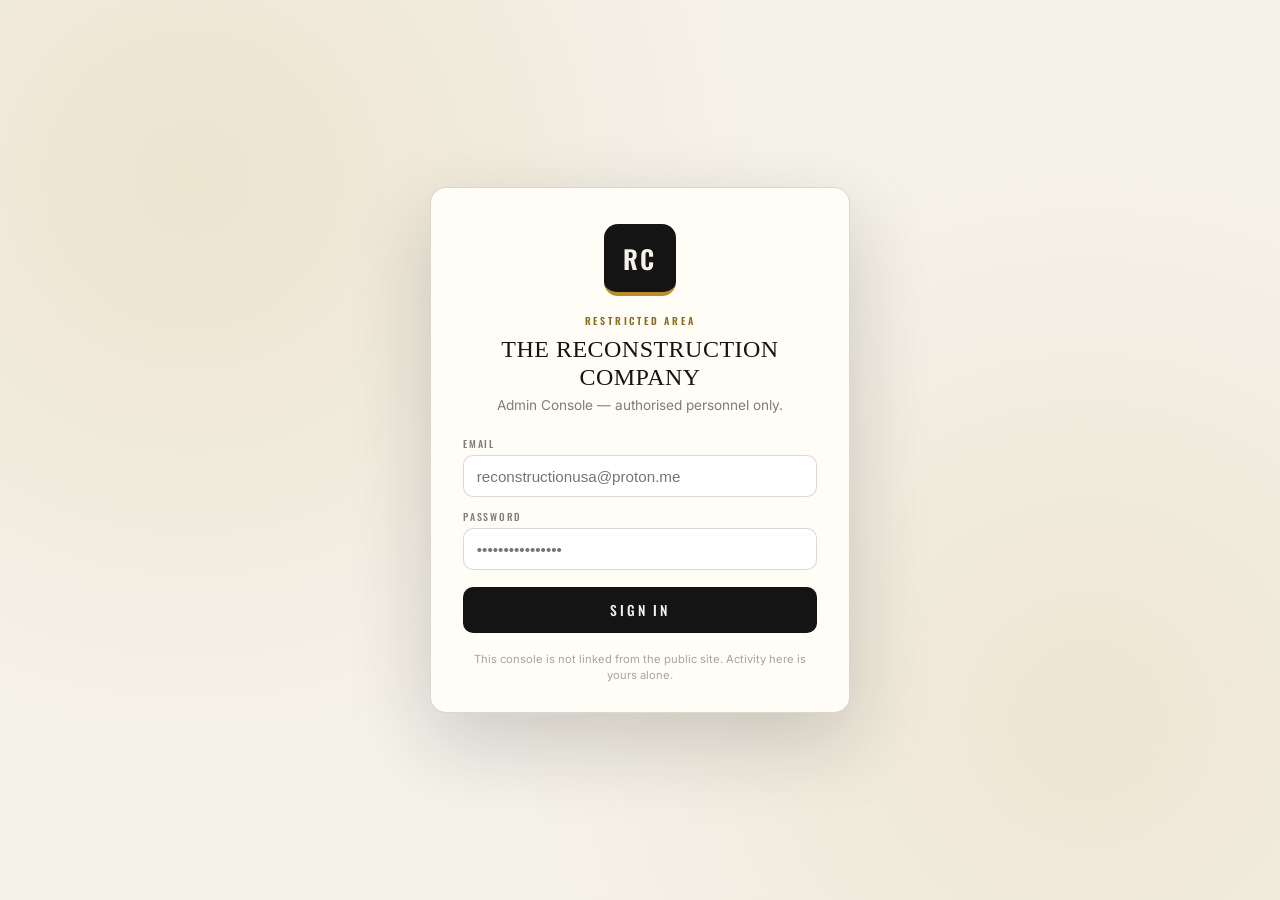
==== admin/index.html @ fcfe0a30 "The Reconstruction Company — site + admin console Multi-page static site with territory directory, t" ====
<!doctype html>
<html lang="en">
<head>
<meta charset="utf-8">
<meta name="viewport" content="width=device-width, initial-scale=1.0">
<title>Admin Console — The Reconstruction Company</title>
<meta name="description" content="Restricted administration console for The Reconstruction Company.">
<meta name="robots" content="noindex, nofollow">
<link rel="icon" href="../favicon.svg" type="image/svg+xml">
<meta name="theme-color" content="#141414">
<link rel="preconnect" href="https://fonts.googleapis.com">
<link rel="preconnect" href="https://fonts.gstatic.com" crossorigin>
<link href="https://fonts.googleapis.com/css2?family=Oswald:wght@400;500;600&family=Inter:wght@400;500;600&display=swap" rel="stylesheet">
<link rel="stylesheet" href="admin.css">
</head>
<body>

<!-- ============ LOGIN VIEW ============ -->
<div id="loginView" class="login">
  <form id="loginForm" class="login__card" autocomplete="on">
    <div class="login__sigil" aria-hidden="true">RC</div>
    <p class="login__eyebrow">Restricted area</p>
    <h1 class="login__title">The Reconstruction<br>Company</h1>
    <p class="login__sub">Admin Console — authorised personnel only.</p>
    <label class="login__label" for="loginEmail">Email</label>
    <input id="loginEmail" class="login__input" type="email" required autocomplete="username" placeholder="reconstructionusa@proton.me">
    <label class="login__label" for="loginPassword">Password</label>
    <input id="loginPassword" class="login__input" type="password" required autocomplete="current-password" placeholder="••••••••••••••••">
    <p id="loginError" class="login__error" role="alert" hidden></p>
    <button type="submit" id="loginBtn" class="login__btn"><span class="login__btn-label">Sign in</span></button>
    <p class="login__foot">This console is not linked from the public site. Activity here is yours alone.</p>
  </form>
</div>

<!-- ============ APP VIEW ============ -->
<div id="appView" class="app" hidden>

  <aside class="side">
    <div class="side__brand">
      <div class="side__sigil" aria-hidden="true">RC</div>
      <div class="side__wordmark">
        <small>The Reconstruction Company</small>
        <b>Admin Console</b>
      </div>
    </div>

    <nav class="side__nav" aria-label="Admin sections">
      <button class="side__link is-active" data-tab="dashboard"><span class="side__num">01</span> Dashboard</button>
      <button class="side__link" data-tab="chat"><span class="side__num">02</span> Live Chat <span class="side__badge" id="badgeChat" hidden></span></button>
      <button class="side__link" data-tab="submissions"><span class="side__num">03</span> Submissions <span class="side__badge" id="badgeSubs" hidden></span></button>
      <button class="side__link" data-tab="invoices"><span class="side__num">04</span> Invoices</button>
      <button class="side__link" data-tab="email"><span class="side__num">05</span> Email Reply</button>
      <button class="side__link" data-tab="settings"><span class="side__num">06</span> Settings</button>
    </nav>

    <div class="side__foot">
      <a class="side__view-site" href="../index.html" target="_blank" rel="noopener">View site ↗</a>
      <div class="side__account">
        <span id="accountEmail" class="side__email">—</span>
        <button id="signOutBtn" class="side__signout" type="button">Sign out</button>
      </div>
    </div>
  </aside>

  <main class="content">

    <!-- ===== TAB: DASHBOARD ===== -->
    <section class="tab is-active" id="tab-dashboard" aria-labelledby="h-dashboard">
      <header class="pagehead">
        <p class="eyebrow">Overview</p>
        <h2 id="h-dashboard">Good to see you.</h2>
        <p class="pagehead__sub">Everything submitted to the Company, wired to one desk.</p>
      </header>

      <div class="stats" id="dashStats">
        <article class="stat"><span class="stat__label">New leads</span><b class="stat__num" id="statNewSubs">–</b><span class="stat__hint">Awaiting your review</span></article>
        <article class="stat"><span class="stat__label">Open chats</span><b class="stat__num" id="statOpenChats">–</b><span class="stat__hint">Visitors waiting on you</span></article>
        <article class="stat"><span class="stat__label">Outstanding</span><b class="stat__num" id="statOutstanding">–</b><span class="stat__hint">Sent, unpaid invoices</span></article>
        <article class="stat"><span class="stat__label">Collected</span><b class="stat__num" id="statPaid">–</b><span class="stat__hint">Paid invoices, all time</span></article>
      </div>

      <div class="dash-grid">
        <div class="card">
          <div class="card__head"><h3>Needs attention</h3><button class="linkbtn" data-goto="submissions">Open inbox →</button></div>
          <ul id="dashLeads" class="dash-list"><li class="dash-list__empty">Loading…</li></ul>
        </div>
        <div class="card">
          <div class="card__head"><h3>Latest messages</h3><button class="linkbtn" data-goto="chat">Open chat →</button></div>
          <ul id="dashChats" class="dash-list"><li class="dash-list__empty">Loading…</li></ul>
        </div>
      </div>
    </section>

    <!-- ===== TAB: CHAT ===== -->
    <section class="tab" id="tab-chat" aria-labelledby="h-chat" hidden>
      <header class="pagehead">
        <p class="eyebrow">Live chat</p>
        <h2 id="h-chat">The front desk.</h2>
        <p class="pagehead__sub">Visitors chat from the public site; you answer here. Updates automatically.</p>
      </header>

      <div class="chat-layout">
        <div class="card chat-list-card">
          <div class="card__head"><h3>Conversations</h3><button id="chatRefreshBtn" class="linkbtn" type="button">Refresh ↻</button></div>
          <ul id="chatThreadList" class="thread-list"><li class="dash-list__empty">Loading…</li></ul>
        </div>

        <div class="card chat-detail-card" id="chatDetailCard">
          <div class="chat-detail__empty" id="chatDetailEmpty">
            <p><b>Select a conversation.</b><br>Reply as the Company — visitors see your name as “The Reconstruction Company”.</p>
          </div>
          <div class="chat-detail" id="chatDetail" hidden>
            <div class="chat-detail__head">
              <div>
                <b id="chatVisitorName">—</b>
                <span id="chatVisitorEmail" class="chat-detail__email">—</span>
              </div>
              <div class="chat-detail__actions">
                <span id="chatThreadStatus" class="pill pill--open">open</span>
                <button id="chatToggleStatusBtn" class="mini-btn" type="button">Close</button>
                <button id="chatDeleteBtn" class="mini-btn mini-btn--danger" type="button">Delete</button>
              </div>
            </div>
            <div id="chatMessages" class="chat-messages" aria-live="polite"></div>
            <form id="chatReplyForm" class="chat-reply">
              <textarea id="chatReplyBody" required rows="2" maxlength="2000" placeholder="Write your reply…" aria-label="Reply"></textarea>
              <button type="submit" class="btn-ink" id="chatReplySend">Send reply</button>
            </form>
          </div>
        </div>
      </div>
    </section>

    <!-- ===== TAB: SUBMISSIONS ===== -->
    <section class="tab" id="tab-submissions" aria-labelledby="h-subs" hidden>
      <header class="pagehead pagehead--row">
        <div>
          <p class="eyebrow">Form inbox</p>
          <h2 id="h-subs">Submissions.</h2>
          <p class="pagehead__sub">My Town requests and guide-access applications. Nothing is lost; everything is exportable.</p>
        </div>
        <div class="pagehead__tools">
          <button id="subsExportBtn" class="btn-ghost" type="button">Export CSV</button>
          <button id="subsRefreshBtn" class="btn-ink" type="button">Refresh ↻</button>
        </div>
      </header>

      <div class="toolbar" role="toolbar" aria-label="Filters">
        <div class="seg" id="subsKindSeg">
          <button class="seg__btn is-active" data-kind="all">All</button>
          <button class="seg__btn" data-kind="my-town">My Town</button>
          <button class="seg__btn" data-kind="invoice">Guide-access</button>
        </div>
        <div class="seg" id="subsStatusSeg">
          <button class="seg__btn is-active" data-status="all">Any status</button>
          <button class="seg__btn" data-status="new">New</button>
          <button class="seg__btn" data-status="handled">Handled</button>
          <button class="seg__btn" data-status="archived">Archived</button>
        </div>
      </div>

      <div class="card table-card">
        <table class="table" id="subsTable">
          <thead><tr><th>Received</th><th>Type</th><th>Name</th><th>Detail</th><th>Reference</th><th>Status</th><th><span class="visually-hidden">Actions</span></th></tr></thead>
          <tbody id="subsTbody"><tr><td colspan="7" class="table__empty">Loading…</td></tr></tbody>
        </table>
      </div>

      <div class="drawer" id="subsDrawer" hidden aria-hidden="true">
        <div class="drawer__panel" role="dialog" aria-label="Submission details">
          <div class="drawer__head">
            <h3 id="drawerTitle">Submission</h3>
            <button id="drawerCloseBtn" class="linkbtn" type="button">Close ✕</button>
          </div>
          <dl class="drawer__meta" id="drawerMeta"></dl>
          <div class="drawer__actions">
            <button id="drawerMailBtn" class="btn-ink" type="button">Reply by email</button>
            <button id="drawerHandleBtn" class="btn-ghost" type="button">Mark handled</button>
            <button id="drawerArchiveBtn" class="btn-ghost" type="button">Archive</button>
            <button id="drawerDeleteBtn" class="btn-ghost btn-ghost--danger" type="button">Delete</button>
          </div>
        </div>
        <button class="drawer__scrim" id="drawerScrim" aria-label="Close details"></button>
      </div>
    </section>

    <!-- ===== TAB: INVOICES ===== -->
    <section class="tab" id="tab-invoices" aria-labelledby="h-inv" hidden>
      <header class="pagehead pagehead--row">
        <div>
          <p class="eyebrow">Guide-access invoices</p>
          <h2 id="h-inv">Invoice creator.</h2>
          <p class="pagehead__sub">Branded, one-click printing. Numbers persist — no duplicates.</p>
        </div>
        <div class="pagehead__tools">
          <button id="invNewBtn" class="btn-ghost" type="button">New invoice</button>
          <button id="invPrintBtn" class="btn-ink" type="button">Print / Save PDF</button>
        </div>
      </header>

      <div class="invoice-grid">
        <form id="invoiceForm" class="card form-card" autocomplete="off">
          <input type="hidden" id="invId">
          <div class="form-row">
            <label class="field"><span>Invoice number</span><input id="invNumber" required maxlength="40"></label>
            <label class="field field--sm"><span>Status</span><select id="invStatus"><option value="draft">Draft</option><option value="sent">Sent</option><option value="paid">Paid</option><option value="void">Void</option></select></label>
          </div>
          <label class="field"><span>Bill to — name</span><input id="invClientName" required maxlength="160" placeholder="Jane Doe"></label>
          <div class="form-row">
            <label class="field"><span>Bill to — email</span><input id="invClientEmail" type="email" maxlength="160" placeholder="jane@example.com"></label>
            <label class="field"><span>Bill to — address</span><input id="invClientAddress" maxlength="300" placeholder="Street, City, State ZIP"></label>
          </div>
          <div class="form-row">
            <label class="field"><span>Issue date</span><input id="invIssueDate" type="date" required></label>
            <label class="field"><span>Due date</span><input id="invDueDate" type="date"></label>
          </div>

          <div class="items">
            <div class="items__head"><span>Description</span><span>Qty</span><span>Rate ($)</span><span>Amount</span><span></span></div>
            <div id="invItems"></div>
            <button type="button" id="invAddItemBtn" class="linkbtn items__add">+ Add line item</button>
          </div>

          <div class="form-row form-row--totals">
            <label class="field field--sm"><span>Tax %</span><input id="invTaxRate" type="number" min="0" max="100" step="0.01" value="0"></label>
            <label class="field field--sm"><span>Discount ($)</span><input id="invDiscount" type="number" min="0" step="0.01" value="0"></label>
          </div>
          <label class="field"><span>Notes / payment instructions</span><textarea id="invNotes" rows="2" maxlength="800" placeholder="One-time US$1,000 guide access. Due on receipt. Reference invoice number with payment."></textarea></label>
          <p class="form-error" id="invError" role="alert" hidden></p>
          <div class="form-actions">
            <button type="submit" class="btn-ink" id="invSaveBtn">Save invoice</button>
            <button type="button" class="btn-ghost" id="invEmailBtn">Email via console →</button>
          </div>
        </form>

        <div class="card preview-card" aria-label="Invoice preview">
          <div id="invoicePreview" class="invoice-preview"></div>
        </div>
      </div>

      <div class="card table-card invoice-list-card">
        <div class="card__head"><h3>All invoices</h3><span class="muted" id="invListCount"></span></div>
        <div class="table-scroll">
          <table class="table" id="invTable">
            <thead><tr><th>Number</th><th>Client</th><th>Issued</th><th>Total</th><th>Status</th><th><span class="visually-hidden">Actions</span></th></tr></thead>
            <tbody id="invTbody"><tr><td colspan="6" class="table__empty">Loading…</td></tr></tbody>
          </table>
        </div>
      </div>
    </section>

    <!-- ===== TAB: EMAIL ===== -->
    <section class="tab" id="tab-email" aria-labelledby="h-email" hidden>
      <header class="pagehead">
        <p class="eyebrow">Correspondence</p>
        <h2 id="h-email">Email reply.</h2>
        <p class="pagehead__sub">Write once — send branded, or copy the branded HTML straight into your mail app. Every send is logged.</p>
      </header>

      <div class="email-grid">
        <form id="emailForm" class="card form-card" autocomplete="off">
          <div class="form-row">
            <label class="field"><span>To — name</span><input id="emToName" maxlength="160" placeholder="Jane Doe"></label>
            <label class="field"><span>To — email</span><input id="emToEmail" type="email" required maxlength="160" placeholder="jane@example.com"></label>
          </div>
          <label class="field"><span>Subject</span><input id="emSubject" required maxlength="240" placeholder="The Reconstruction Company — your request"></label>
          <label class="field"><span>Template</span>
            <select id="emTemplate">
              <option value="blank">Blank</option>
              <option value="received">We received your request</option>
              <option value="invoice">Your guide-access invoice</option>
              <option value="thanks">Thank you</option>
              <option value="schedule">Schedule a conversation</option>
              <option value="town-ready">Your town page is ready</option>
            </select>
          </label>
          <label class="field"><span>Message</span><textarea id="emBody" required rows="10" maxlength="5000" placeholder="Write your message…"></textarea></label>
          <label class="check"><input id="emLog" type="checkbox" checked> Log this email in the sent log</label>
          <div class="form-actions">
            <button type="button" class="btn-ink" id="emMailtoBtn">Open in mail app</button>
            <button type="button" class="btn-ghost" id="emCopyHtmlBtn">Copy branded HTML</button>
            <button type="button" class="btn-ghost" id="emCopyTextBtn">Copy text</button>
          </div>
        </form>

        <div class="card preview-card" aria-label="Email preview">
          <div id="emailPreview" class="email-preview"></div>
        </div>
      </div>

      <div class="card table-card">
        <div class="card__head"><h3>Sent log</h3><button id="emLogRefreshBtn" class="linkbtn" type="button">Refresh ↻</button></div>
        <div class="table-scroll">
          <table class="table" id="emLogTable">
            <thead><tr><th>Sent</th><th>To</th><th>Subject</th><th>Template</th><th><span class="visually-hidden">Actions</span></th></tr></thead>
            <tbody id="emLogTbody"><tr><td colspan="5" class="table__empty">Loading…</td></tr></tbody>
          </table>
        </div>
      </div>
    </section>

    <!-- ===== TAB: SETTINGS ===== -->
    <section class="tab" id="tab-settings" aria-labelledby="h-set" hidden>
      <header class="pagehead">
        <p class="eyebrow">Control room</p>
        <h2 id="h-set">Settings.</h2>
        <p class="pagehead__sub">Site-wide switches, your account, and your data.</p>
      </header>

      <div class="settings-grid">
        <div class="card form-card">
          <h3 class="card__title">Announcement bar</h3>
          <p class="muted">Shown above the navigation on every public page. Dismissible by visitors, per session.</p>
          <label class="check check--switch"><input id="setAnnounceEnabled" type="checkbox"> Enable announcement</label>
          <label class="field"><span>Announcement text</span><input id="setAnnounceText" maxlength="180" placeholder="First Batch open — 9 territories. Applications close soon."></label>
          <div class="form-actions"><button id="setAnnounceSaveBtn" class="btn-ink" type="button">Save announcement</button></div>
        </div>

        <div class="card form-card">
          <h3 class="card__title">Your password</h3>
          <p class="muted">Signed in as <b id="setAccountEmail">—</b>. Minimum 8 characters.</p>
          <label class="field"><span>New password</span><input id="setNewPassword" type="password" autocomplete="new-password" minlength="8" maxlength="128"></label>
          <label class="field"><span>Confirm new password</span><input id="setConfirmPassword" type="password" autocomplete="new-password" minlength="8" maxlength="128"></label>
          <div class="form-actions"><button id="setPasswordSaveBtn" class="btn-ink" type="button">Update password</button></div>
        </div>

        <div class="card form-card">
          <h3 class="card__title">Data &amp; export</h3>
          <p class="muted">Download a complete JSON backup: submissions, chats, invoices, email log and settings.</p>
          <div class="form-actions"><button id="setExportBtn" class="btn-ghost" type="button">Download all data (JSON)</button></div>
        </div>

        <div class="card form-card danger">
          <h3 class="card__title">Danger zone</h3>
          <p class="muted">Irreversible. Type-checked confirmations required.</p>
          <div class="form-actions">
            <button id="setClearSubsBtn" class="btn-ghost btn-ghost--danger" type="button">Delete all submissions…</button>
            <button id="setClearEmailLogBtn" class="btn-ghost btn-ghost--danger" type="button">Clear email log…</button>
          </div>
        </div>
      </div>
    </section>

  </main>
</div>

<!-- ============ TOAST ============ -->
<div id="toast" class="toast" role="status" aria-live="polite"></div>

<!-- ============ PRINT-ONLY INVOICE ============ -->
<div id="invoice-print" aria-hidden="true"></div>

<script src="../assets/js/config.js"></script>
<script src="admin.js"></script>
</body>
</html>
---- admin/admin.css ----
/* ============================================================
   THE RECONSTRUCTION COMPANY — Admin Console
   Same design system as the public site: warm paper, ink, ochre.
   ============================================================ */
:root{
  --paper:#f5f2ea; --panel:#fffdf6; --panel-2:#efece1;
  --ink:#141414; --ink-70:rgba(20,20,20,.72); --ink-55:rgba(20,20,20,.55); --ink-38:rgba(20,20,20,.38);
  --hair:rgba(20,20,20,.16); --hair-soft:rgba(20,20,20,.09);
  --ochre:#b98d2e; --ochre-soft:#d9c684; --ochre-deep:#8a6d1f;
  --ok:#2f5d3a; --danger:#8a2f1d;
  --serif:Georgia,'Times New Roman',Times,serif;
  --sans:'Oswald','Inter',ui-sans-serif,system-ui,sans-serif;
  --body:'Inter',ui-sans-serif,system-ui,sans-serif;
  --mono:ui-monospace,SFMono-Regular,Menlo,Consolas,monospace;
  --ease:cubic-bezier(.22,1,.36,1);
}
*{box-sizing:border-box;margin:0;padding:0}
body{background:var(--paper);color:var(--ink);font-family:var(--body);-webkit-font-smoothing:antialiased}
.visually-hidden{position:absolute;width:1px;height:1px;overflow:hidden;clip:rect(0 0 0 0);white-space:nowrap}
[hidden]{display:none !important}
:focus-visible{outline:2px solid var(--ochre-deep);outline-offset:2px}

.eyebrow{font-family:var(--sans);font-weight:600;text-transform:uppercase;letter-spacing:.22em;font-size:.66rem;color:var(--ochre-deep)}
.muted{color:var(--ink-55);font-size:.82rem;line-height:1.5}
.muted b{color:var(--ink)}

/* ============ LOGIN ============ */
.login{min-height:100vh;display:flex;align-items:center;justify-content:center;padding:1.5rem;background:
  radial-gradient(circle at 15% 20%, rgba(185,141,46,.14), transparent 45%),
  radial-gradient(circle at 85% 80%, rgba(185,141,46,.12), transparent 45%), var(--paper)}
.login__card{width:min(420px,100%);background:var(--panel);border:1px solid var(--hair);border-radius:16px;padding:2.25rem 2rem 1.75rem;text-align:center;box-shadow:0 30px 80px rgba(20,20,20,.18)}
.login__sigil{width:72px;height:72px;margin:0 auto 1.1rem;background:var(--ink);color:var(--paper);border-radius:14px;display:flex;align-items:center;justify-content:center;font-family:var(--sans);font-weight:600;font-size:1.6rem;letter-spacing:.08em;border-bottom:4px solid var(--ochre)}
.login__eyebrow{font-family:var(--sans);font-weight:600;text-transform:uppercase;letter-spacing:.28em;font-size:.62rem;color:var(--ochre-deep)}
.login__title{font-family:var(--serif);font-weight:400;text-transform:uppercase;font-size:1.5rem;line-height:1.15;letter-spacing:.02em;margin:.5rem 0 .35rem}
.login__sub{color:var(--ink-55);font-size:.85rem;margin-bottom:1.4rem}
.login__label{display:block;text-align:left;font-family:var(--sans);font-weight:500;font-size:.62rem;letter-spacing:.18em;text-transform:uppercase;color:var(--ink-55);margin:.75rem 0 .3rem}
.login__input{width:100%;border:1px solid var(--hair);border-radius:10px;padding:.7rem .8rem;font-size:.95rem;background:#fff;color:var(--ink)}
.login__input:focus{outline:2px solid var(--ochre);outline-offset:0;border-color:transparent}
.login__error{margin-top:.6rem;color:var(--danger);font-size:.82rem;background:#f7e8e3;border:1px solid #e4c6bb;border-radius:8px;padding:.5rem .7rem}
.login__btn{width:100%;margin-top:1.1rem;background:var(--ink);color:var(--paper);border:0;border-radius:10px;padding:.8rem;font-family:var(--sans);font-weight:500;font-size:.85rem;letter-spacing:.2em;text-transform:uppercase;cursor:pointer;transition:transform .15s var(--ease),background .15s var(--ease)}
.login__btn:hover{background:#000;transform:translateY(-1px)}
.login__btn:disabled{opacity:.6;cursor:wait;transform:none}
.login__foot{margin-top:1.1rem;font-size:.7rem;color:var(--ink-38);line-height:1.5}

/* ============ APP SHELL ============ */
.app{display:flex;min-height:100vh}

.side{width:264px;flex:0 0 264px;background:var(--ink);color:var(--paper);display:flex;flex-direction:column;position:sticky;top:0;height:100vh;padding:1.4rem 1.1rem 1.1rem}
.side__brand{display:flex;gap:.7rem;align-items:center;padding:.25rem .35rem 1.1rem;border-bottom:1px solid rgba(245,242,234,.14)}
.side__sigil{width:46px;height:46px;flex:0 0 46px;background:var(--paper);color:var(--ink);border-radius:9px;display:flex;align-items:center;justify-content:center;font-family:var(--sans);font-weight:600;border-bottom:3px solid var(--ochre);letter-spacing:.05em}
.side__wordmark{display:flex;flex-direction:column;line-height:1.25;min-width:0}
.side__wordmark small{font-family:var(--body);font-size:.56rem;letter-spacing:.14em;text-transform:uppercase;color:rgba(245,242,234,.55)}
.side__wordmark b{font-family:var(--sans);font-weight:500;font-size:.78rem;letter-spacing:.2em;text-transform:uppercase}

.side__nav{display:flex;flex-direction:column;gap:.25rem;margin-top:1.1rem;flex:1;overflow-y:auto}
.side__link{display:flex;align-items:center;gap:.7rem;background:none;border:0;color:rgba(245,242,234,.78);text-align:left;padding:.62rem .7rem;border-radius:8px;cursor:pointer;font-family:var(--sans);font-weight:400;font-size:.74rem;letter-spacing:.16em;text-transform:uppercase;transition:background .15s,color .15s}
.side__link:hover{background:rgba(245,242,234,.08);color:var(--paper)}
.side__link.is-active{background:var(--paper);color:var(--ink)}
.side__num{font-family:var(--mono);font-size:.62rem;color:var(--ochre);opacity:.9}
.side__link.is-active .side__num{color:var(--ochre-deep)}
.side__badge{margin-left:auto;background:var(--ochre);color:var(--ink);border-radius:999px;min-width:22px;height:20px;padding:0 6px;font-size:.62rem;display:flex;align-items:center;justify-content:center;font-weight:600}

.side__foot{border-top:1px solid rgba(245,242,234,.14);padding-top:.9rem;display:flex;flex-direction:column;gap:.6rem}
.side__view-site{color:var(--paper);text-decoration:none;font-family:var(--sans);font-size:.68rem;letter-spacing:.18em;text-transform:uppercase;opacity:.75}
.side__view-site:hover{opacity:1;color:var(--ochre-soft)}
.side__account{display:flex;align-items:center;justify-content:space-between;gap:.5rem}
.side__email{font-size:.68rem;color:rgba(245,242,234,.6);overflow:hidden;text-overflow:ellipsis;white-space:nowrap}
.side__signout{background:none;border:1px solid rgba(245,242,234,.3);color:var(--paper);border-radius:6px;padding:.32rem .6rem;font-size:.66rem;letter-spacing:.14em;text-transform:uppercase;cursor:pointer}
.side__signout:hover{border-color:var(--ochre);color:var(--ochre-soft)}

.content{flex:1;min-width:0;padding:2rem clamp(1.25rem,4vw,3rem) 4rem;max-width:1200px}
.tab{display:block}
.pagehead{margin-bottom:1.25rem}
.pagehead h2{font-family:var(--serif);font-weight:400;font-size:clamp(1.6rem,3.2vw,2.4rem);text-transform:uppercase;letter-spacing:.01em;line-height:1.1;margin:.35rem 0 .3rem}
.pagehead__sub{color:var(--ink-55);font-size:.9rem;max-width:46rem;line-height:1.55}
.pagehead--row{display:flex;align-items:flex-end;justify-content:space-between;gap:1rem;flex-wrap:wrap}
.pagehead__tools{display:flex;gap:.5rem}

/* ============ CARDS ============ */
.card{background:var(--panel);border:1px solid var(--hair);border-radius:14px;padding:1.25rem;box-shadow:0 1px 0 rgba(20,20,20,.03)}
.card__head{display:flex;align-items:center;justify-content:space-between;gap:.75rem;margin-bottom:.75rem}
.card__head h3{font-family:var(--sans);font-weight:500;font-size:.82rem;letter-spacing:.18em;text-transform:uppercase}
.card__title{font-family:var(--sans);font-weight:500;font-size:.82rem;letter-spacing:.18em;text-transform:uppercase;margin-bottom:.35rem}
.linkbtn{background:none;border:0;color:var(--ochre-deep);font-family:var(--sans);font-weight:500;font-size:.72rem;letter-spacing:.14em;text-transform:uppercase;cursor:pointer;padding:.25rem .1rem;white-space:nowrap}
.linkbtn:hover{text-decoration:underline}

/* ============ BUTTONS ============ */
.btn-ink{background:var(--ink);color:var(--paper);border:0;border-radius:9px;padding:.62rem 1.1rem;font-family:var(--sans);font-weight:500;font-size:.74rem;letter-spacing:.16em;text-transform:uppercase;cursor:pointer;transition:background .15s}
.btn-ink:hover{background:#000}
.btn-ink:disabled{opacity:.55;cursor:wait}
.btn-ghost{background:none;border:1px solid var(--hair);color:var(--ink);border-radius:9px;padding:.58rem 1rem;font-family:var(--sans);font-weight:500;font-size:.72rem;letter-spacing:.16em;text-transform:uppercase;cursor:pointer;transition:border-color .15s,color .15s}
.btn-ghost:hover{border-color:var(--ink)}
.btn-ghost--danger{color:var(--danger);border-color:rgba(138,47,29,.4)}
.btn-ghost--danger:hover{border-color:var(--danger);background:#f7e8e3}
.mini-btn{background:var(--panel-2);border:1px solid var(--hair-soft);border-radius:6px;font-size:.7rem;padding:.32rem .65rem;cursor:pointer;font-family:var(--sans);letter-spacing:.1em;text-transform:uppercase;color:var(--ink-70)}
.mini-btn:hover{border-color:var(--ink);color:var(--ink)}
.mini-btn--danger{color:var(--danger)}
.mini-btn--danger:hover{border-color:var(--danger);color:var(--danger)}

/* ============ DASHBOARD ============ */
.stats{display:grid;grid-template-columns:repeat(auto-fit,minmax(160px,1fr));gap:.75rem;margin-bottom:1.25rem}
.stat{background:var(--panel);border:1px solid var(--hair);border-radius:14px;padding:1rem 1.1rem;display:flex;flex-direction:column;gap:.15rem}
.stat__label{font-family:var(--sans);font-size:.62rem;letter-spacing:.2em;text-transform:uppercase;color:var(--ink-55)}
.stat__num{font-family:var(--serif);font-size:2rem;line-height:1.1;font-weight:400}
.stat__hint{font-size:.68rem;color:var(--ink-38)}
.dash-grid{display:grid;grid-template-columns:repeat(auto-fit,minmax(300px,1fr));gap:1rem}
.dash-list{list-style:none;display:flex;flex-direction:column}
.dash-list li{padding:.6rem .2rem;border-bottom:1px solid var(--hair-soft);display:flex;align-items:baseline;gap:.6rem;font-size:.85rem}
.dash-list li:last-child{border-bottom:0}
.dash-list__empty{color:var(--ink-38);justify-content:center;text-align:center;padding:1.25rem .5rem !important}
.dash-list b{font-weight:600}
.dash-list time{margin-left:auto;font-family:var(--mono);font-size:.62rem;color:var(--ink-38);white-space:nowrap}
.dot{width:8px;height:8px;border-radius:50%;background:var(--ochre);display:inline-block;flex:0 0 8px}
.dot--ok{background:var(--ok)}

/* ============ CHAT ============ */
.chat-layout{display:grid;grid-template-columns:minmax(260px,340px) 1fr;gap:1rem;align-items:stretch}
@media (max-width:900px){.chat-layout{grid-template-columns:1fr}}
.chat-list-card{display:flex;flex-direction:column;max-height:70vh}
.thread-list{list-style:none;overflow-y:auto;display:flex;flex-direction:column}
.thread{border:1px solid transparent;border-bottom:var(--hair-soft) 1px solid;border-radius:10px;padding:.6rem .65rem;cursor:pointer;display:flex;flex-direction:column;gap:.2rem;background:none;text-align:left;width:100%}
.thread:hover{background:var(--panel-2)}
.thread.is-active{background:var(--panel-2);border-color:var(--ochre)}
.thread__top{display:flex;align-items:center;gap:.5rem}
.thread__name{font-weight:600;font-size:.86rem;overflow:hidden;text-overflow:ellipsis;white-space:nowrap}
.thread__time{margin-left:auto;font-family:var(--mono);font-size:.6rem;color:var(--ink-38);white-space:nowrap}
.thread__snippet{font-size:.75rem;color:var(--ink-70);overflow:hidden;text-overflow:ellipsis;white-space:nowrap}
.thread__flags{display:flex;gap:.35rem;align-items:center}
.thread__waiting{font-size:.6rem;font-family:var(--sans);letter-spacing:.12em;text-transform:uppercase;color:var(--ochre-deep);background:#f3ecd8;border-radius:4px;padding:.1rem .35rem}
.chat-detail-card{display:flex;flex-direction:column;min-height:420px;max-height:70vh}
.chat-detail__empty{margin:auto;color:var(--ink-55);text-align:center;line-height:1.6;padding:2rem}
.chat-detail{display:flex;flex-direction:column;flex:1;min-height:0;gap:.7rem}
.chat-detail__head{display:flex;align-items:center;justify-content:space-between;gap:.75rem;border-bottom:1px solid var(--hair);padding-bottom:.65rem;flex-wrap:wrap}
.chat-detail__email{display:block;font-size:.75rem;color:var(--ink-55);font-family:var(--body)}
.chat-detail__actions{display:flex;gap:.4rem;align-items:center}
.pill{font-family:var(--sans);font-size:.6rem;letter-spacing:.18em;text-transform:uppercase;border-radius:999px;padding:.2rem .6rem;border:1px solid transparent}
.pill--open{background:#eef3ec;color:var(--ok);border-color:#cfe0d2}
.pill--closed{background:#f1ece1;color:var(--ink-55);border-color:var(--hair)}
.chat-messages{flex:1;overflow-y:auto;display:flex;flex-direction:column;gap:.5rem;padding:.25rem .1rem}
.cmsg{max-width:76%;padding:.45rem .65rem;border-radius:12px;font-size:.87rem;line-height:1.45}
.cmsg p{white-space:pre-wrap;word-break:break-word}
.cmsg time{display:block;font-size:.6rem;color:var(--ink-38);margin-top:.15rem}
.cmsg--visitor{align-self:flex-start;background:#fff;border:1px solid var(--hair);border-bottom-left-radius:4px}
.cmsg--admin{align-self:flex-end;background:var(--ink);color:var(--paper);border-bottom-right-radius:4px}
.cmsg--admin time{color:rgba(245,242,234,.55)}
.chat-reply{display:flex;gap:.5rem;border-top:1px solid var(--hair);padding-top:.65rem}
.chat-reply textarea{flex:1;resize:vertical;border:1px solid var(--hair);border-radius:10px;padding:.6rem .7rem;font-family:var(--body);font-size:.9rem;background:#fff}
.chat-reply textarea:focus{outline:2px solid var(--ochre);border-color:transparent}

/* ============ TABLES ============ */
.toolbar{display:flex;gap:.75rem;flex-wrap:wrap;margin-bottom:.75rem}
.seg{display:flex;background:var(--panel-2);border:1px solid var(--hair-soft);border-radius:10px;padding:.25rem;gap:.25rem}
.seg__btn{border:0;background:none;border-radius:8px;padding:.4rem .8rem;font-family:var(--sans);font-size:.66rem;letter-spacing:.14em;text-transform:uppercase;color:var(--ink-55);cursor:pointer}
.seg__btn.is-active{background:var(--ink);color:var(--paper)}
.table-card{padding:0;overflow:hidden}
.table-card .card__head{padding:1rem 1.25rem;border-bottom:1px solid var(--hair);margin:0}
.table-scroll{overflow-x:auto}
.table{width:100%;border-collapse:collapse;font-size:.84rem}
.table th{text-align:left;font-family:var(--sans);font-weight:500;font-size:.62rem;letter-spacing:.18em;text-transform:uppercase;color:var(--ink-55);padding:.65rem 1rem;border-bottom:2px solid var(--ink);background:var(--panel)}
.table td{padding:.65rem 1rem;border-bottom:1px solid var(--hair-soft);vertical-align:middle}
.table tr:last-child td{border-bottom:0}
.table tbody tr:hover{background:#faf8ef}
.table__empty{text-align:center;color:var(--ink-38);padding:2rem 1rem !important}
.status{font-family:var(--sans);font-size:.58rem;letter-spacing:.16em;text-transform:uppercase;border-radius:4px;padding:.18rem .45rem}
.status--new{background:#f3ecd8;color:var(--ochre-deep)}
.status--handled{background:#eef3ec;color:var(--ok)}
.status--archived{background:#efece1;color:var(--ink-55)}
.status--draft{background:#efece1;color:var(--ink-55)}
.status--sent{background:#e8eef6;color:#2d4a6b}
.status--paid{background:#eef3ec;color:var(--ok)}
.status--void{background:#f7e8e3;color:var(--danger)}
.row-actions{display:flex;gap:.35rem;justify-content:flex-end;white-space:nowrap}
.icon-btn{border:1px solid var(--hair);background:#fff;border-radius:6px;width:30px;height:30px;display:inline-flex;align-items:center;justify-content:center;cursor:pointer;color:var(--ink-70)}
.icon-btn:hover{border-color:var(--ink);color:var(--ink)}
.icon-btn--danger:hover{border-color:var(--danger);color:var(--danger)}

/* ============ DRAWER ============ */
.drawer{position:fixed;inset:0;z-index:70;display:flex}
.drawer__scrim{position:absolute;inset:0;background:rgba(20,20,20,.45);border:0;cursor:pointer}
.drawer__panel{position:absolute;right:0;top:0;bottom:0;width:min(460px,100vw);background:var(--panel);padding:1.5rem;overflow-y:auto;box-shadow:-20px 0 60px rgba(20,20,20,.3);animation:drawer-in .25s var(--ease)}
@keyframes drawer-in{from{transform:translateX(40px);opacity:0}to{transform:none;opacity:1}}
@media (prefers-reduced-motion: reduce){.drawer__panel{animation:none}}
.drawer__head{display:flex;align-items:center;justify-content:space-between;border-bottom:1px solid var(--hair);padding-bottom:.75rem;margin-bottom:.9rem}
.drawer__head h3{font-family:var(--serif);font-weight:400;font-size:1.3rem}
.drawer__meta{display:grid;grid-template-columns:auto 1fr;gap:.4rem 1rem;font-size:.85rem;margin-bottom:1rem}
.drawer__meta dt{font-family:var(--sans);font-size:.62rem;letter-spacing:.16em;text-transform:uppercase;color:var(--ink-55);align-self:center}
.drawer__meta dd{word-break:break-word}
.drawer__actions{display:flex;flex-wrap:wrap;gap:.5rem}

/* ============ FORMS ============ */
.form-card{display:flex;flex-direction:column;gap:.75rem}
.form-row{display:grid;grid-template-columns:repeat(auto-fit,minmax(180px,1fr));gap:.75rem}
.form-row--totals{max-width:340px}
.field{display:flex;flex-direction:column;gap:.28rem;font-size:.8rem}
.field>span{font-family:var(--sans);font-weight:500;font-size:.6rem;letter-spacing:.18em;text-transform:uppercase;color:var(--ink-55)}
.field input,.field select,.field textarea{border:1px solid var(--hair);border-radius:8px;padding:.55rem .65rem;font-family:var(--body);font-size:.9rem;background:#fff;color:var(--ink)}
.field input:focus,.field select:focus,.field textarea:focus{outline:2px solid var(--ochre);border-color:transparent}
.field textarea{resize:vertical}
.field--sm{max-width:160px}
.form-actions{display:flex;gap:.5rem;flex-wrap:wrap;margin-top:.25rem}
.form-error{color:var(--danger);font-size:.8rem;background:#f7e8e3;border:1px solid #e4c6bb;border-radius:8px;padding:.45rem .7rem}
.check{display:flex;align-items:center;gap:.5rem;font-size:.82rem;color:var(--ink-70);cursor:pointer}
.check input{accent-color:var(--ink);width:16px;height:16px}
.check--switch{font-family:var(--sans);font-size:.7rem;letter-spacing:.16em;text-transform:uppercase}

.items__head{display:grid;grid-template-columns:2.2fr .6fr 1fr 1fr auto;gap:.4rem;font-family:var(--sans);font-size:.58rem;letter-spacing:.18em;text-transform:uppercase;color:var(--ink-55);padding:0 .2rem;margin-bottom:.3rem}
.inv-item{display:grid;grid-template-columns:2.2fr .6fr 1fr 1fr auto;gap:.4rem;margin-bottom:.35rem;align-items:center}
.inv-item input{border:1px solid var(--hair);border-radius:7px;padding:.45rem .5rem;font-size:.85rem;background:#fff;min-width:0}
.inv-item input:focus{outline:2px solid var(--ochre);border-color:transparent}
.inv-item .line-amount{font-family:var(--mono);font-size:.78rem;text-align:right;color:var(--ink-70)}
.inv-item__remove{border:0;background:none;color:var(--ink-38);font-size:1.15rem;cursor:pointer;padding:.1rem .3rem;border-radius:6px}
.inv-item__remove:hover{color:var(--danger);background:#f7e8e3}
.items__add{margin-top:.2rem}
.invoice-grid{display:grid;grid-template-columns:minmax(300px,5fr) 6fr;gap:1rem;margin-bottom:1rem;align-items:start}
@media (max-width:1080px){.invoice-grid{grid-template-columns:1fr}}
.invoice-list-card{margin-top:0}
.email-grid{display:grid;grid-template-columns:minmax(300px,5fr) 6fr;gap:1rem;margin-bottom:1rem;align-items:start}
@media (max-width:1080px){.email-grid{grid-template-columns:1fr}}
.preview-card{position:sticky;top:1rem;padding:.9rem;background:var(--panel-2)}
.invoice-preview,.email-preview{background:#fff;border:1px solid var(--hair);border-radius:8px;overflow:hidden}

/* ============ SETTINGS ============ */
.settings-grid{display:grid;grid-template-columns:repeat(auto-fit,minmax(300px,1fr));gap:1rem;align-items:start}
.danger{border-color:rgba(138,47,29,.35)}

/* ============ TOAST ============ */
.toast{position:fixed;bottom:1.25rem;left:50%;transform:translate(-50%,12px);background:var(--ink);color:var(--paper);font-size:.82rem;padding:.6rem 1.1rem;border-radius:999px;opacity:0;pointer-events:none;transition:opacity .25s,transform .25s;z-index:90;max-width:90vw;text-align:center}
.toast.show{opacity:1;transform:translate(-50%,0)}

/* ============ RESPONSIVE ============ */
@media (max-width:900px){
  .app{flex-direction:column}
  .side{position:static;height:auto;width:100%;flex:none;flex-direction:row;align-items:center;gap:.75rem;padding:.6rem .9rem;flex-wrap:wrap}
  .side__brand{border:0;padding:0}
  .side__nav{flex-direction:row;flex-wrap:wrap;margin:0;flex:1 1 auto;overflow:visible}
  .side__link{padding:.45rem .55rem;font-size:.62rem}
  .side__num{display:none}
  .side__foot{border:0;padding:0;flex-direction:row;align-items:center;margin-left:auto}
  .side__view-site{display:none}
  .side__email{display:none}
  .content{padding:1.25rem 1rem 3rem}
}

/* ============ PRINT: INVOICE ONLY ============ */
#invoice-print{display:none}
@media print{
  body > *{display:none !important}
  #invoice-print{display:block !important;font-family:Georgia,'Times New Roman',serif;color:#141414;padding:0;margin:0}
  @page{margin:18mm 16mm}
}
.inv-doc{max-width:800px;margin:0 auto}
.inv-doc__head{display:flex;justify-content:space-between;align-items:flex-start;border-bottom:3px solid #141414;padding-bottom:14px;margin-bottom:18px}
.inv-doc__sigil{width:64px;height:64px;background:#141414;color:#f5f2ea;border-radius:10px;display:flex;align-items:center;justify-content:center;font-family:'Oswald',Arial,sans-serif;font-weight:600;font-size:24px;letter-spacing:.06em;border-bottom:4px solid #b98d2e}
.inv-doc__company{font-family:'Oswald',Arial,sans-serif;font-size:15px;letter-spacing:.22em;text-transform:uppercase;margin-top:8px}
.inv-doc__tag{font-size:10px;letter-spacing:.18em;text-transform:uppercase;color:#8a6d1f;font-family:'Oswald',Arial,sans-serif}
.inv-doc__title{text-align:right}
.inv-doc__title h1{font-family:'Oswald',Arial,sans-serif;font-weight:500;font-size:34px;letter-spacing:.2em;text-transform:uppercase;margin:0}
.inv-doc__title .num{font-family:ui-monospace,Menlo,Consolas,monospace;font-size:12px;margin-top:4px}
.inv-doc__meta{display:flex;justify-content:space-between;gap:24px;margin-bottom:18px;font-size:12px}
.inv-doc__meta div b{display:block;font-family:'Oswald',Arial,sans-serif;font-size:9px;letter-spacing:.2em;text-transform:uppercase;color:#8a6d1f;margin-bottom:4px}
.inv-doc table{width:100%;border-collapse:collapse;font-size:12px;margin-bottom:14px}
.inv-doc th{text-align:left;font-family:'Oswald',Arial,sans-serif;font-size:9px;letter-spacing:.22em;text-transform:uppercase;border-bottom:2px solid #141414;padding:6px 8px}
.inv-doc td{border-bottom:1px solid #e2ded0;padding:8px}
.inv-doc td.r,.inv-doc th.r{text-align:right}
.inv-doc__totals{margin-left:auto;width:260px;font-size:12px}
.inv-doc__totals tr td{border:0;padding:3px 8px}
.inv-doc__totals .grand td{border-top:2px solid #141414;font-size:14px;font-weight:bold;padding-top:6px}
.inv-doc__notes{font-size:11px;color:#444;border-top:1px solid #e2ded0;padding-top:10px;margin-bottom:16px;white-space:pre-wrap}
.inv-doc__foot{border-top:3px solid #141414;padding-top:10px;font-size:9.5px;color:#555;display:flex;justify-content:space-between;gap:16px}
.inv-doc__foot b{color:#141414}
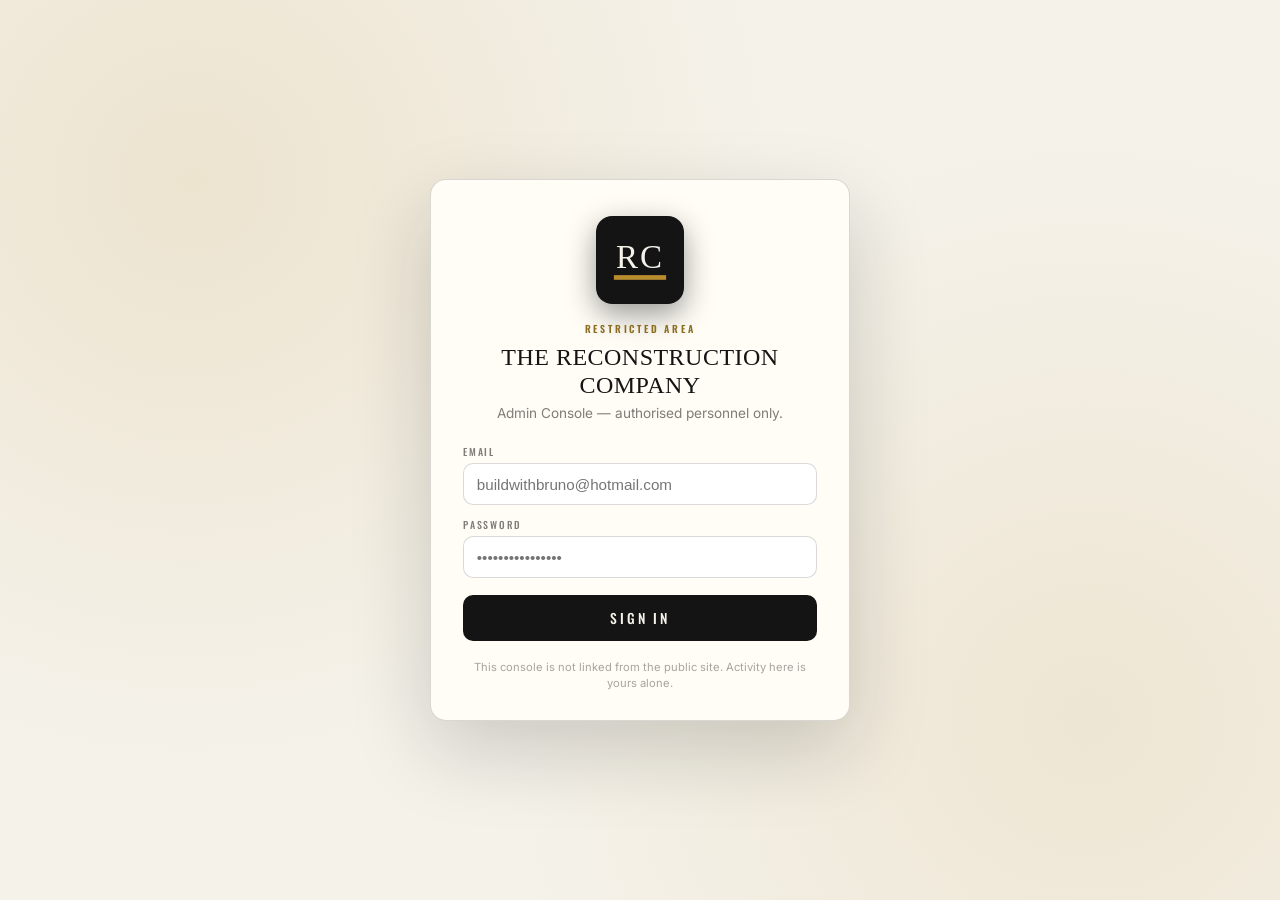
==== commit cdfbce95: "Contact email, icon/branding system, jigsaw captcha - Replace reconstructionusa@proton.me with build" ====
--- a/admin/index.html
+++ b/admin/index.html
@@ -18,12 +18,12 @@
 <!-- ============ LOGIN VIEW ============ -->
 <div id="loginView" class="login">
   <form id="loginForm" class="login__card" autocomplete="on">
-    <div class="login__sigil" aria-hidden="true">RC</div>
+    <svg class="login__sigil" viewBox="0 0 64 64" role="img" aria-label="The Reconstruction Company"><rect width="64" height="64" rx="10" fill="#141414"/><text x="32" y="30" text-anchor="middle" dominant-baseline="central" font-family="Georgia,Times New Roman,serif" font-size="24" letter-spacing="1.5" fill="#f5f2ea">RC</text><rect x="13" y="43" width="38" height="3.4" fill="#b98d2e"/></svg>
     <p class="login__eyebrow">Restricted area</p>
     <h1 class="login__title">The Reconstruction<br>Company</h1>
     <p class="login__sub">Admin Console — authorised personnel only.</p>
     <label class="login__label" for="loginEmail">Email</label>
-    <input id="loginEmail" class="login__input" type="email" required autocomplete="username" placeholder="reconstructionusa@proton.me">
+    <input id="loginEmail" class="login__input" type="email" required autocomplete="username" placeholder="buildwithbruno@hotmail.com">
     <label class="login__label" for="loginPassword">Password</label>
     <input id="loginPassword" class="login__input" type="password" required autocomplete="current-password" placeholder="••••••••••••••••">
     <p id="loginError" class="login__error" role="alert" hidden></p>
@@ -37,7 +37,7 @@
 
   <aside class="side">
     <div class="side__brand">
-      <div class="side__sigil" aria-hidden="true">RC</div>
+      <svg class="side__sigil" viewBox="0 0 64 64" role="img" aria-label="The Reconstruction Company"><rect width="64" height="64" rx="10" fill="#f5f2ea"/><text x="32" y="30" text-anchor="middle" dominant-baseline="central" font-family="Georgia,Times New Roman,serif" font-size="24" letter-spacing="1.5" fill="#141414">RC</text><rect x="13" y="43" width="38" height="3.4" fill="#b98d2e"/></svg>
       <div class="side__wordmark">
         <small>The Reconstruction Company</small>
         <b>Admin Console</b>
@@ -45,16 +45,16 @@
     </div>
 
     <nav class="side__nav" aria-label="Admin sections">
-      <button class="side__link is-active" data-tab="dashboard"><span class="side__num">01</span> Dashboard</button>
-      <button class="side__link" data-tab="chat"><span class="side__num">02</span> Live Chat <span class="side__badge" id="badgeChat" hidden></span></button>
-      <button class="side__link" data-tab="submissions"><span class="side__num">03</span> Submissions <span class="side__badge" id="badgeSubs" hidden></span></button>
-      <button class="side__link" data-tab="invoices"><span class="side__num">04</span> Invoices</button>
-      <button class="side__link" data-tab="email"><span class="side__num">05</span> Email Reply</button>
-      <button class="side__link" data-tab="settings"><span class="side__num">06</span> Settings</button>
+      <button class="side__link is-active" data-tab="dashboard"><span class="sicon"><svg class="ic" viewBox="0 0 24 24" stroke="currentColor" fill="none" stroke-width="2" stroke-linecap="round" stroke-linejoin="round" aria-hidden="true"><rect x="3.5" y="3.5" width="7" height="7" rx="1.6"/><rect x="13.5" y="3.5" width="7" height="7" rx="1.6"/><rect x="3.5" y="13.5" width="7" height="7" rx="1.6"/><rect x="13.5" y="13.5" width="7" height="7" rx="1.6"/></svg></span>Dashboard</button>
+      <button class="side__link" data-tab="chat"><span class="sicon"><svg class="ic" viewBox="0 0 24 24" stroke="currentColor" fill="none" stroke-width="2" stroke-linecap="round" stroke-linejoin="round" aria-hidden="true"><path d="M21 11.5a8.4 8.4 0 0 1-.9 3.8 8.5 8.5 0 0 1-7.6 6 8.4 8.4 0 0 1-3.8-.9L3 21l1.5-5.7a8.4 8.4 0 0 1-.9-3.8 8.5 8.5 0 0 1 6-7.6 8.4 8.4 0 0 1 3.8-.9h.5a8.5 8.5 0 0 1 8 8v.5Z"/></svg></span>Live Chat <span class="side__badge" id="badgeChat" hidden></span></button>
+      <button class="side__link" data-tab="submissions"><span class="sicon"><svg class="ic" viewBox="0 0 24 24" stroke="currentColor" fill="none" stroke-width="2" stroke-linecap="round" stroke-linejoin="round" aria-hidden="true"><path d="M22 12h-6l-2 3h-4l-2-3H2"/><path d="M5.5 5.3 2.4 12v6a2 2 0 0 0 2 2h15.2a2 2 0 0 0 2-2v-6l-3.1-6.7A2 2 0 0 0 16.8 3.7H7.2a2 2 0 0 0-1.7 1.6Z"/></svg></span>Submissions <span class="side__badge" id="badgeSubs" hidden></span></button>
+      <button class="side__link" data-tab="invoices"><span class="sicon"><svg class="ic" viewBox="0 0 24 24" stroke="currentColor" fill="none" stroke-width="2" stroke-linecap="round" stroke-linejoin="round" aria-hidden="true"><path d="M6 2.5h8.5L19 7v14a1.5 1.5 0 0 1-1.5 1.5h-12A1.5 1.5 0 0 1 4 21V4a1.5 1.5 0 0 1 1.5-1.5Z"/><path d="M14 2.5V7h4.5"/><path d="M8.5 12.5h7M8.5 16h7M8.5 9h2.5"/></svg></span>Invoices</button>
+      <button class="side__link" data-tab="email"><span class="sicon"><svg class="ic" viewBox="0 0 24 24" stroke="currentColor" fill="none" stroke-width="2" stroke-linecap="round" stroke-linejoin="round" aria-hidden="true"><path d="M22 2 11 13"/><path d="M22 2 15 22l-4-9-9-4L22 2Z"/></svg></span>Email Reply</button>
+      <button class="side__link" data-tab="settings"><span class="sicon"><svg class="ic" viewBox="0 0 24 24" stroke="currentColor" fill="none" stroke-width="2" stroke-linecap="round" stroke-linejoin="round" aria-hidden="true"><circle cx="12" cy="12" r="3.1"/><path d="M19.4 15a1.6 1.6 0 0 0 .32 1.76l.06.06a2 2 0 1 1-2.83 2.83l-.06-.06a1.6 1.6 0 0 0-1.76-.32 1.6 1.6 0 0 0-.97 1.47V21.5a2 2 0 1 1-4 0v-.09a1.6 1.6 0 0 0-.97-1.47 1.6 1.6 0 0 0-1.76.32l-.06.06a2 2 0 1 1-2.83-2.83l.06-.06a1.6 1.6 0 0 0 .32-1.76 1.6 1.6 0 0 0-1.47-.97H3a2 2 0 1 1 0-4h.09a1.6 1.6 0 0 0 1.47-.97 1.6 1.6 0 0 0-.32-1.76l-.06-.06a2 2 0 1 1 2.83-2.83l.06.06a1.6 1.6 0 0 0 1.76.32h0a1.6 1.6 0 0 0 .97-1.47V3a2 2 0 1 1 4 0v.09a1.6 1.6 0 0 0 .97 1.47 1.6 1.6 0 0 0 1.76-.32l.06-.06a2 2 0 1 1 2.83 2.83l-.06.06a1.6 1.6 0 0 0-.32 1.76v0a1.6 1.6 0 0 0 1.47.97H21a2 2 0 1 1 0 4h-.09a1.6 1.6 0 0 0-1.51 1.02Z"/></svg></span>Settings</button>
     </nav>
 
     <div class="side__foot">
-      <a class="side__view-site" href="../index.html" target="_blank" rel="noopener">View site ↗</a>
+      <a class="side__view-site" href="../index.html" target="_blank" rel="noopener">View site <svg class="ic" viewBox="0 0 24 24" stroke="currentColor" fill="none" stroke-width="2" stroke-linecap="round" stroke-linejoin="round" aria-hidden="true"><path d="M7 17 17 7"/><path d="M8.5 7H17v8.5"/></svg></a>
       <div class="side__account">
         <span id="accountEmail" class="side__email">—</span>
         <button id="signOutBtn" class="side__signout" type="button">Sign out</button>
@@ -81,11 +81,11 @@
 
       <div class="dash-grid">
         <div class="card">
-          <div class="card__head"><h3>Needs attention</h3><button class="linkbtn" data-goto="submissions">Open inbox →</button></div>
+          <div class="card__head"><h3>Needs attention</h3><button class="linkbtn" data-goto="submissions">Open inbox <svg class="ic" viewBox="0 0 24 24" stroke="currentColor" fill="none" stroke-width="2" stroke-linecap="round" stroke-linejoin="round" aria-hidden="true"><path d="M4 12h15"/><path d="m13 6 6 6-6 6"/></svg></button></div>
           <ul id="dashLeads" class="dash-list"><li class="dash-list__empty">Loading…</li></ul>
         </div>
         <div class="card">
-          <div class="card__head"><h3>Latest messages</h3><button class="linkbtn" data-goto="chat">Open chat →</button></div>
+          <div class="card__head"><h3>Latest messages</h3><button class="linkbtn" data-goto="chat">Open chat <svg class="ic" viewBox="0 0 24 24" stroke="currentColor" fill="none" stroke-width="2" stroke-linecap="round" stroke-linejoin="round" aria-hidden="true"><path d="M4 12h15"/><path d="m13 6 6 6-6 6"/></svg></button></div>
           <ul id="dashChats" class="dash-list"><li class="dash-list__empty">Loading…</li></ul>
         </div>
       </div>
@@ -101,7 +101,7 @@
 
       <div class="chat-layout">
         <div class="card chat-list-card">
-          <div class="card__head"><h3>Conversations</h3><button id="chatRefreshBtn" class="linkbtn" type="button">Refresh ↻</button></div>
+          <div class="card__head"><h3>Conversations</h3><button id="chatRefreshBtn" class="linkbtn" type="button"><svg class="ic" viewBox="0 0 24 24" stroke="currentColor" fill="none" stroke-width="2" stroke-linecap="round" stroke-linejoin="round" aria-hidden="true"><path d="M21 12a9 9 0 1 1-9-9c2.52 0 4.93 1 6.74 2.74L21 8"/><path d="M21 3v6h-6"/></svg> Refresh</button></div>
           <ul id="chatThreadList" class="thread-list"><li class="dash-list__empty">Loading…</li></ul>
         </div>
 
@@ -141,7 +141,7 @@
         </div>
         <div class="pagehead__tools">
           <button id="subsExportBtn" class="btn-ghost" type="button">Export CSV</button>
-          <button id="subsRefreshBtn" class="btn-ink" type="button">Refresh ↻</button>
+          <button id="subsRefreshBtn" class="btn-ink" type="button"><svg class="ic" viewBox="0 0 24 24" stroke="currentColor" fill="none" stroke-width="2" stroke-linecap="round" stroke-linejoin="round" aria-hidden="true"><path d="M21 12a9 9 0 1 1-9-9c2.52 0 4.93 1 6.74 2.74L21 8"/><path d="M21 3v6h-6"/></svg> Refresh</button>
         </div>
       </header>
 
@@ -170,7 +170,7 @@
         <div class="drawer__panel" role="dialog" aria-label="Submission details">
           <div class="drawer__head">
             <h3 id="drawerTitle">Submission</h3>
-            <button id="drawerCloseBtn" class="linkbtn" type="button">Close ✕</button>
+            <button id="drawerCloseBtn" class="linkbtn" type="button"><svg class="ic" viewBox="0 0 24 24" stroke="currentColor" fill="none" stroke-width="2" stroke-linecap="round" stroke-linejoin="round" aria-hidden="true"><path d="M6 6l12 12"/><path d="M18 6 6 18"/></svg> Close</button>
           </div>
           <dl class="drawer__meta" id="drawerMeta"></dl>
           <div class="drawer__actions">
@@ -229,7 +229,7 @@
           <p class="form-error" id="invError" role="alert" hidden></p>
           <div class="form-actions">
             <button type="submit" class="btn-ink" id="invSaveBtn">Save invoice</button>
-            <button type="button" class="btn-ghost" id="invEmailBtn">Email via console →</button>
+            <button type="button" class="btn-ghost" id="invEmailBtn">Email via console <svg class="ic" viewBox="0 0 24 24" stroke="currentColor" fill="none" stroke-width="2" stroke-linecap="round" stroke-linejoin="round" aria-hidden="true"><path d="M4 12h15"/><path d="m13 6 6 6-6 6"/></svg></button>
           </div>
         </form>
 
@@ -289,7 +289,7 @@
       </div>
 
       <div class="card table-card">
-        <div class="card__head"><h3>Sent log</h3><button id="emLogRefreshBtn" class="linkbtn" type="button">Refresh ↻</button></div>
+        <div class="card__head"><h3>Sent log</h3><button id="emLogRefreshBtn" class="linkbtn" type="button"><svg class="ic" viewBox="0 0 24 24" stroke="currentColor" fill="none" stroke-width="2" stroke-linecap="round" stroke-linejoin="round" aria-hidden="true"><path d="M21 12a9 9 0 1 1-9-9c2.52 0 4.93 1 6.74 2.74L21 8"/><path d="M21 3v6h-6"/></svg> Refresh</button></div>
         <div class="table-scroll">
           <table class="table" id="emLogTable">
             <thead><tr><th>Sent</th><th>To</th><th>Subject</th><th>Template</th><th><span class="visually-hidden">Actions</span></th></tr></thead>
--- a/admin/admin.css
+++ b/admin/admin.css
@@ -29,7 +29,7 @@
   radial-gradient(circle at 15% 20%, rgba(185,141,46,.14), transparent 45%),
   radial-gradient(circle at 85% 80%, rgba(185,141,46,.12), transparent 45%), var(--paper)}
 .login__card{width:min(420px,100%);background:var(--panel);border:1px solid var(--hair);border-radius:16px;padding:2.25rem 2rem 1.75rem;text-align:center;box-shadow:0 30px 80px rgba(20,20,20,.18)}
-.login__sigil{width:72px;height:72px;margin:0 auto 1.1rem;background:var(--ink);color:var(--paper);border-radius:14px;display:flex;align-items:center;justify-content:center;font-family:var(--sans);font-weight:600;font-size:1.6rem;letter-spacing:.08em;border-bottom:4px solid var(--ochre)}
+.login__sigil{width:88px;height:88px;margin:0 auto 1.1rem;display:block;border-radius:16px;box-shadow:0 10px 30px rgba(0,0,0,.4)}
 .login__eyebrow{font-family:var(--sans);font-weight:600;text-transform:uppercase;letter-spacing:.28em;font-size:.62rem;color:var(--ochre-deep)}
 .login__title{font-family:var(--serif);font-weight:400;text-transform:uppercase;font-size:1.5rem;line-height:1.15;letter-spacing:.02em;margin:.5rem 0 .35rem}
 .login__sub{color:var(--ink-55);font-size:.85rem;margin-bottom:1.4rem}
@@ -47,7 +47,7 @@
 
 .side{width:264px;flex:0 0 264px;background:var(--ink);color:var(--paper);display:flex;flex-direction:column;position:sticky;top:0;height:100vh;padding:1.4rem 1.1rem 1.1rem}
 .side__brand{display:flex;gap:.7rem;align-items:center;padding:.25rem .35rem 1.1rem;border-bottom:1px solid rgba(245,242,234,.14)}
-.side__sigil{width:46px;height:46px;flex:0 0 46px;background:var(--paper);color:var(--ink);border-radius:9px;display:flex;align-items:center;justify-content:center;font-family:var(--sans);font-weight:600;border-bottom:3px solid var(--ochre);letter-spacing:.05em}
+.side__sigil{width:46px;height:46px;flex:0 0 46px;display:block;border-radius:9px}
 .side__wordmark{display:flex;flex-direction:column;line-height:1.25;min-width:0}
 .side__wordmark small{font-family:var(--body);font-size:.56rem;letter-spacing:.14em;text-transform:uppercase;color:rgba(245,242,234,.55)}
 .side__wordmark b{font-family:var(--sans);font-weight:500;font-size:.78rem;letter-spacing:.2em;text-transform:uppercase}
@@ -56,8 +56,6 @@
 .side__link{display:flex;align-items:center;gap:.7rem;background:none;border:0;color:rgba(245,242,234,.78);text-align:left;padding:.62rem .7rem;border-radius:8px;cursor:pointer;font-family:var(--sans);font-weight:400;font-size:.74rem;letter-spacing:.16em;text-transform:uppercase;transition:background .15s,color .15s}
 .side__link:hover{background:rgba(245,242,234,.08);color:var(--paper)}
 .side__link.is-active{background:var(--paper);color:var(--ink)}
-.side__num{font-family:var(--mono);font-size:.62rem;color:var(--ochre);opacity:.9}
-.side__link.is-active .side__num{color:var(--ochre-deep)}
 .side__badge{margin-left:auto;background:var(--ochre);color:var(--ink);border-radius:999px;min-width:22px;height:20px;padding:0 6px;font-size:.62rem;display:flex;align-items:center;justify-content:center;font-weight:600}
 
 .side__foot{border-top:1px solid rgba(245,242,234,.14);padding-top:.9rem;display:flex;flex-direction:column;gap:.6rem}
@@ -234,7 +232,6 @@
   .side__brand{border:0;padding:0}
   .side__nav{flex-direction:row;flex-wrap:wrap;margin:0;flex:1 1 auto;overflow:visible}
   .side__link{padding:.45rem .55rem;font-size:.62rem}
-  .side__num{display:none}
   .side__foot{border:0;padding:0;flex-direction:row;align-items:center;margin-left:auto}
   .side__view-site{display:none}
   .side__email{display:none}
@@ -268,3 +265,10 @@
 .inv-doc__notes{font-size:11px;color:#444;border-top:1px solid #e2ded0;padding-top:10px;margin-bottom:16px;white-space:pre-wrap}
 .inv-doc__foot{border-top:3px solid #141414;padding-top:10px;font-size:9.5px;color:#555;display:flex;justify-content:space-between;gap:16px}
 .inv-doc__foot b{color:#141414}
+
+/* icon system */
+.sicon{display:inline-flex;flex:0 0 auto}
+.sicon svg{width:17px;height:17px;stroke:currentColor;fill:none;stroke-width:1.9;stroke-linecap:round;stroke-linejoin:round;opacity:.85}
+.side__link.is-active .sicon svg{opacity:1}
+.side__view-site svg,.linkbtn svg,.btn-ink svg,.btn-ghost svg,.mini-btn svg{width:.95em;height:.95em;stroke:currentColor;fill:none;stroke-width:2;stroke-linecap:round;stroke-linejoin:round;vertical-align:-.09em;display:inline-block}
+.side__link{display:flex;align-items:center;gap:.6rem}
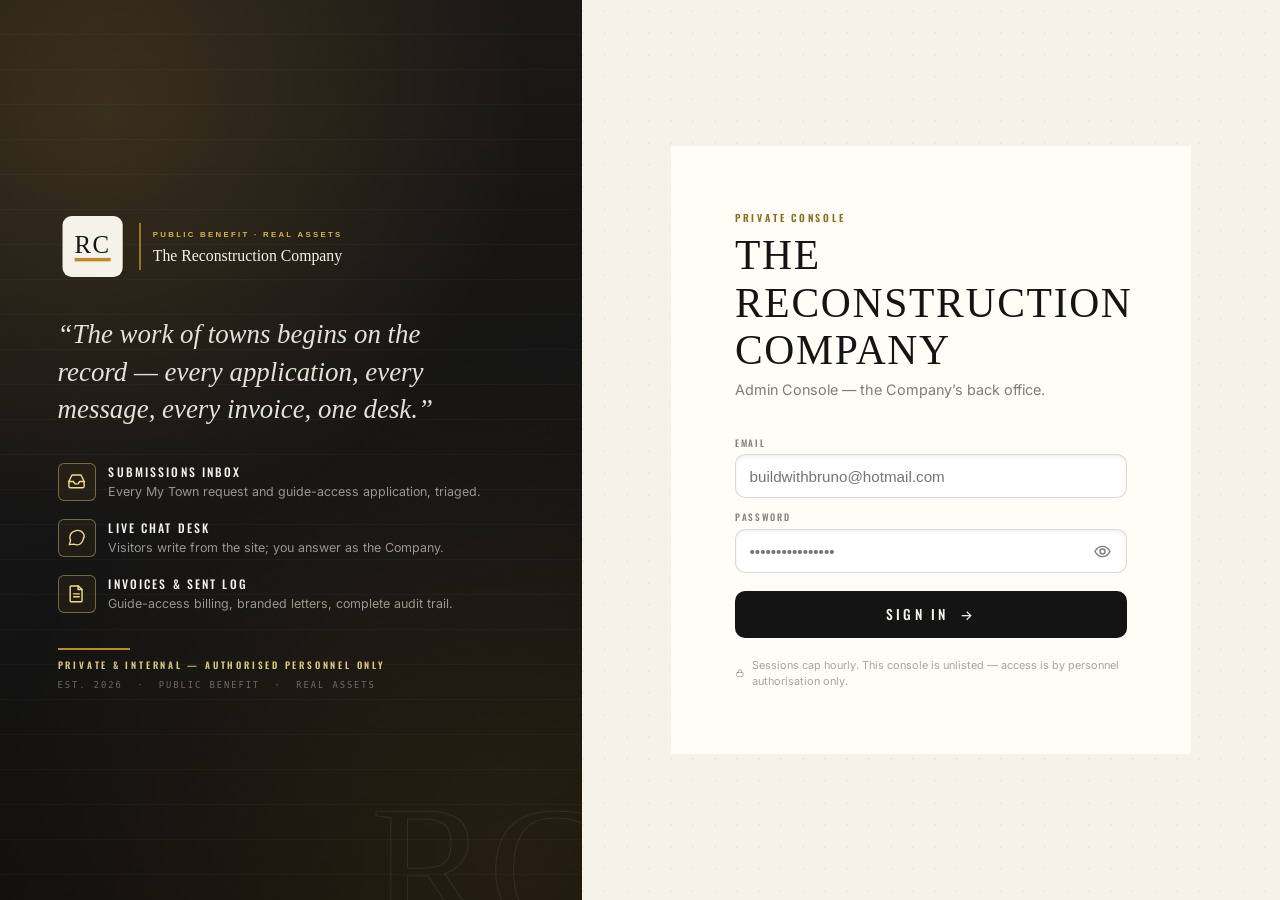
==== commit 91aa08be: "Admin: private-bank editorial redesign Login is a split-screen private-bank module: ink editorial pa" ====
--- a/admin/index.html
+++ b/admin/index.html
@@ -17,19 +17,58 @@
 
 <!-- ============ LOGIN VIEW ============ -->
 <div id="loginView" class="login">
-  <form id="loginForm" class="login__card" autocomplete="on">
-    <svg class="login__sigil" viewBox="0 0 64 64" role="img" aria-label="The Reconstruction Company"><rect width="64" height="64" rx="10" fill="#141414"/><text x="32" y="30" text-anchor="middle" dominant-baseline="central" font-family="Georgia,Times New Roman,serif" font-size="24" letter-spacing="1.5" fill="#f5f2ea">RC</text><rect x="13" y="43" width="38" height="3.4" fill="#b98d2e"/></svg>
-    <p class="login__eyebrow">Restricted area</p>
-    <h1 class="login__title">The Reconstruction<br>Company</h1>
-    <p class="login__sub">Admin Console — authorised personnel only.</p>
-    <label class="login__label" for="loginEmail">Email</label>
-    <input id="loginEmail" class="login__input" type="email" required autocomplete="username" placeholder="buildwithbruno@hotmail.com">
-    <label class="login__label" for="loginPassword">Password</label>
-    <input id="loginPassword" class="login__input" type="password" required autocomplete="current-password" placeholder="••••••••••••••••">
-    <p id="loginError" class="login__error" role="alert" hidden></p>
-    <button type="submit" id="loginBtn" class="login__btn"><span class="login__btn-label">Sign in</span></button>
-    <p class="login__foot">This console is not linked from the public site. Activity here is yours alone.</p>
-  </form>
+  <div class="login__split">
+
+    <aside class="login__editorial" aria-hidden="true">
+      <img class="login__lockup" src="../assets/img/logo-reversed.svg" alt="" width="340" height="72">
+      <p class="login__exhibit">&ldquo;The work of towns begins on the record — every application, every message, every invoice, one desk.&rdquo;</p>
+      <ul class="login__inside">
+        <li><span class="login__inside-ic"><svg viewBox="0 0 24 24" stroke="currentColor" fill="none" stroke-width="1.8" stroke-linecap="round" stroke-linejoin="round"><path d="M22 12h-6l-2 3h-4l-2-3H2"/><path d="M5.5 5.3 2.4 12v6a2 2 0 0 0 2 2h15.2a2 2 0 0 0 2-2v-6l-3.1-6.7A2 2 0 0 0 16.8 3.7H7.2a2 2 0 0 0-1.7 1.6Z"/></svg></span><span><b>Submissions inbox</b><small>Every My Town request and guide-access application, triaged.</small></span></li>
+        <li><span class="login__inside-ic"><svg viewBox="0 0 24 24" stroke="currentColor" fill="none" stroke-width="1.8" stroke-linecap="round" stroke-linejoin="round"><path d="M21 11.5a8.4 8.4 0 0 1-.9 3.8 8.5 8.5 0 0 1-7.6 6 8.4 8.4 0 0 1-3.8-.9L3 21l1.5-5.7a8.4 8.4 0 0 1-.9-3.8 8.5 8.5 0 0 1 6-7.6 8.4 8.4 0 0 1 3.8-.9h.5a8.5 8.5 0 0 1 8 8v.5Z"/></svg></span><span><b>Live chat desk</b><small>Visitors write from the site; you answer as the Company.</small></span></li>
+        <li><span class="login__inside-ic"><svg viewBox="0 0 24 24" stroke="currentColor" fill="none" stroke-width="1.8" stroke-linecap="round" stroke-linejoin="round"><path d="M6 2.5h8.5L19 7v14a1.5 1.5 0 0 1-1.5 1.5h-12A1.5 1.5 0 0 1 4 21V4a1.5 1.5 0 0 1 1.5-1.5Z"/><path d="M14 2.5V7h4.5"/><path d="M8.5 12.5h7M8.5 16h7"/></svg></span><span><b>Invoices &amp; sent log</b><small>Guide-access billing, branded letters, complete audit trail.</small></span></li>
+      </ul>
+      <div class="login__colophon">
+        <span class="login__rule"></span>
+        <p class="login__private">PRIVATE &amp; INTERNAL — AUTHORISED PERSONNEL ONLY</p>
+        <p class="login__est">EST. 2026 &nbsp;·&nbsp; PUBLIC BENEFIT &nbsp;·&nbsp; REAL ASSETS</p>
+      </div>
+      <div class="login__ghost">RC</div>
+    </aside>
+
+    <form id="loginForm" class="login__card" autocomplete="on">
+      <p class="login__eyebrow">Private console</p>
+      <h1 class="login__title">The Reconstruction<br>Company</h1>
+      <p class="login__sub">Admin Console — the Company&rsquo;s back office.</p>
+      <label class="login__label" for="loginEmail">Email</label>
+      <input id="loginEmail" class="login__input" type="email" required autocomplete="username" placeholder="buildwithbruno@hotmail.com">
+      <label class="login__label" for="loginPassword">Password</label>
+      <div class="login__pass">
+        <input id="loginPassword" class="login__input" type="password" required autocomplete="current-password" placeholder="••••••••••••••••">
+        <button type="button" class="login__toggle" id="loginToggle" aria-label="Show password">
+          <svg class="eye-on" viewBox="0 0 24 24" stroke="currentColor" fill="none" stroke-width="1.8" stroke-linecap="round" stroke-linejoin="round" aria-hidden="true"><path d="M2.5 12S6 5.5 12 5.5 21.5 12 21.5 12 18 18.5 12 18.5 2.5 12 2.5 12Z"/><circle cx="12" cy="12" r="3.2"/></svg>
+          <svg class="eye-off" viewBox="0 0 24 24" stroke="currentColor" fill="none" stroke-width="1.8" stroke-linecap="round" stroke-linejoin="round" aria-hidden="true"><path d="M4 4.5 20 20"/><path d="M9.9 5.9A9.8 9.8 0 0 1 12 5.5c6 0 9.5 6.5 9.5 6.5a17 17 0 0 1-2.9 4M6.4 8A16.4 16.4 0 0 0 2.5 12S6 18.5 12 18.5c1.1 0 2.2-.3 3.1-.7"/></svg>
+        </button>
+      </div>
+      <p id="loginError" class="login__error" role="alert" hidden></p>
+      <button type="submit" id="loginBtn" class="login__btn"><span class="login__btn-label">Sign in</span><span class="login__btn-arrow" aria-hidden="true">→</span></button>
+      <p class="login__foot"><svg viewBox="0 0 24 24" width="12" height="12" stroke="currentColor" fill="none" stroke-width="2" stroke-linecap="round" stroke-linejoin="round" aria-hidden="true"><rect x="4" y="10.5" width="16" height="10" rx="2"/><path d="M8 10.5V7.5a4 4 0 0 1 8 0v3"/></svg> Sessions cap hourly. This console is unlisted — access is by personnel authorisation only.</p>
+    </form>
+  </div>
+
+  <script>
+  (function(){
+    var t = document.getElementById('loginToggle');
+    var p = document.getElementById('loginPassword');
+    if(!t || !p) return;
+    t.addEventListener('click', function(){
+      var show = p.type === 'password';
+      p.type = show ? 'text' : 'password';
+      t.classList.toggle('is-showing', show);
+      t.setAttribute('aria-label', show ? 'Hide password' : 'Show password');
+      p.focus();
+    });
+  })();
+  </script>
 </div>
 
 <!-- ============ APP VIEW ============ -->
@@ -68,15 +107,15 @@
     <section class="tab is-active" id="tab-dashboard" aria-labelledby="h-dashboard">
       <header class="pagehead">
         <p class="eyebrow">Overview</p>
-        <h2 id="h-dashboard">Good to see you.</h2>
+        <h2 id="h-dashboard" data-kicker="01 —">Good to see you.</h2>
         <p class="pagehead__sub">Everything submitted to the Company, wired to one desk.</p>
       </header>
 
       <div class="stats" id="dashStats">
-        <article class="stat"><span class="stat__label">New leads</span><b class="stat__num" id="statNewSubs">–</b><span class="stat__hint">Awaiting your review</span></article>
-        <article class="stat"><span class="stat__label">Open chats</span><b class="stat__num" id="statOpenChats">–</b><span class="stat__hint">Visitors waiting on you</span></article>
-        <article class="stat"><span class="stat__label">Outstanding</span><b class="stat__num" id="statOutstanding">–</b><span class="stat__hint">Sent, unpaid invoices</span></article>
-        <article class="stat"><span class="stat__label">Collected</span><b class="stat__num" id="statPaid">–</b><span class="stat__hint">Paid invoices, all time</span></article>
+        <article class="stat"><span class="stat__icon"><svg viewBox="0 0 24 24" stroke="currentColor" fill="none" stroke-width="1.8" stroke-linecap="round" stroke-linejoin="round" aria-hidden="true"><path d="M22 12h-6l-2 3h-4l-2-3H2"/><path d="M5.5 5.3 2.4 12v6a2 2 0 0 0 2 2h15.2a2 2 0 0 0 2-2v-6l-3.1-6.7A2 2 0 0 0 16.8 3.7H7.2a2 2 0 0 0-1.7 1.6Z"/></svg></span><span class="stat__label">New leads</span><b class="stat__num" id="statNewSubs">–</b><span class="stat__hint">Awaiting your review</span></article>
+        <article class="stat"><span class="stat__icon"><svg viewBox="0 0 24 24" stroke="currentColor" fill="none" stroke-width="1.8" stroke-linecap="round" stroke-linejoin="round" aria-hidden="true"><path d="M21 11.5a8.4 8.4 0 0 1-.9 3.8 8.5 8.5 0 0 1-7.6 6 8.4 8.4 0 0 1-3.8-.9L3 21l1.5-5.7a8.4 8.4 0 0 1-.9-3.8 8.5 8.5 0 0 1 6-7.6 8.4 8.4 0 0 1 3.8-.9h.5a8.5 8.5 0 0 1 8 8v.5Z"/></svg></span><span class="stat__label">Open chats</span><b class="stat__num" id="statOpenChats">–</b><span class="stat__hint">Visitors waiting on you</span></article>
+        <article class="stat"><span class="stat__icon"><svg viewBox="0 0 24 24" stroke="currentColor" fill="none" stroke-width="1.8" stroke-linecap="round" stroke-linejoin="round" aria-hidden="true"><path d="M6 2.5h8.5L19 7v14a1.5 1.5 0 0 1-1.5 1.5h-12A1.5 1.5 0 0 1 4 21V4a1.5 1.5 0 0 1 1.5-1.5Z"/><path d="M14 2.5V7h4.5"/><path d="M8.5 12.5h7M8.5 16h7"/></svg></span><span class="stat__label">Outstanding</span><b class="stat__num" id="statOutstanding">–</b><span class="stat__hint">Sent, unpaid invoices</span></article>
+        <article class="stat"><span class="stat__icon"><svg viewBox="0 0 24 24" stroke="currentColor" fill="none" stroke-width="1.8" stroke-linecap="round" stroke-linejoin="round" aria-hidden="true"><rect x="2.5" y="6" width="19" height="12" rx="2"/><circle cx="12" cy="12" r="3"/><path d="M6 10v.01M18 14v.01"/></svg></span><span class="stat__label">Collected</span><b class="stat__num" id="statPaid">–</b><span class="stat__hint">Paid invoices, all time</span></article>
       </div>
 
       <div class="dash-grid">
@@ -95,7 +134,7 @@
     <section class="tab" id="tab-chat" aria-labelledby="h-chat" hidden>
       <header class="pagehead">
         <p class="eyebrow">Live chat</p>
-        <h2 id="h-chat">The front desk.</h2>
+        <h2 id="h-chat" data-kicker="02 —">The front desk.</h2>
         <p class="pagehead__sub">Visitors chat from the public site; you answer here. Updates automatically.</p>
       </header>
 
@@ -136,7 +175,7 @@
       <header class="pagehead pagehead--row">
         <div>
           <p class="eyebrow">Form inbox</p>
-          <h2 id="h-subs">Submissions.</h2>
+          <h2 id="h-subs" data-kicker="03 —">Submissions.</h2>
           <p class="pagehead__sub">My Town requests and guide-access applications. Nothing is lost; everything is exportable.</p>
         </div>
         <div class="pagehead__tools">
@@ -189,7 +228,7 @@
       <header class="pagehead pagehead--row">
         <div>
           <p class="eyebrow">Guide-access invoices</p>
-          <h2 id="h-inv">Invoice creator.</h2>
+          <h2 id="h-inv" data-kicker="04 —">Invoice creator.</h2>
           <p class="pagehead__sub">Branded, one-click printing. Numbers persist — no duplicates.</p>
         </div>
         <div class="pagehead__tools">
@@ -253,7 +292,7 @@
     <section class="tab" id="tab-email" aria-labelledby="h-email" hidden>
       <header class="pagehead">
         <p class="eyebrow">Correspondence</p>
-        <h2 id="h-email">Email reply.</h2>
+        <h2 id="h-email" data-kicker="05 —">Email reply.</h2>
         <p class="pagehead__sub">Write once — send branded, or copy the branded HTML straight into your mail app. Every send is logged.</p>
       </header>
 
@@ -277,7 +316,8 @@
           <label class="field"><span>Message</span><textarea id="emBody" required rows="10" maxlength="5000" placeholder="Write your message…"></textarea></label>
           <label class="check"><input id="emLog" type="checkbox" checked> Log this email in the sent log</label>
           <div class="form-actions">
-            <button type="button" class="btn-ink" id="emMailtoBtn">Open in mail app</button>
+            <button type="button" class="btn-ink" id="emSendBtn">Send now</button>
+            <button type="button" class="btn-ghost" id="emMailtoBtn">Open in mail app</button>
             <button type="button" class="btn-ghost" id="emCopyHtmlBtn">Copy branded HTML</button>
             <button type="button" class="btn-ghost" id="emCopyTextBtn">Copy text</button>
           </div>
@@ -303,7 +343,7 @@
     <section class="tab" id="tab-settings" aria-labelledby="h-set" hidden>
       <header class="pagehead">
         <p class="eyebrow">Control room</p>
-        <h2 id="h-set">Settings.</h2>
+        <h2 id="h-set" data-kicker="06 —">Settings.</h2>
         <p class="pagehead__sub">Site-wide switches, your account, and your data.</p>
       </header>
 
--- a/admin/admin.css
+++ b/admin/admin.css
@@ -272,3 +272,134 @@
 .side__link.is-active .sicon svg{opacity:1}
 .side__view-site svg,.linkbtn svg,.btn-ink svg,.btn-ghost svg,.mini-btn svg{width:.95em;height:.95em;stroke:currentColor;fill:none;stroke-width:2;stroke-linecap:round;stroke-linejoin:round;vertical-align:-.09em;display:inline-block}
 .side__link{display:flex;align-items:center;gap:.6rem}
+
+/* ============ live motion ============ */
+.login__card{animation:loginIn .55s cubic-bezier(.2,.9,.25,1) both}
+@keyframes loginIn{from{opacity:0;transform:translateY(22px) scale(.97)}to{opacity:1;transform:none}}
+.tab.is-active{animation:tabIn .38s var(--ease,ease) both}
+@keyframes tabIn{from{opacity:0;transform:translateY(12px)}to{opacity:1;transform:none}}
+.stat{animation:statIn .45s var(--ease,ease) both}
+.stat:nth-child(2){animation-delay:.06s}
+.stat:nth-child(3){animation-delay:.12s}
+.stat:nth-child(4){animation-delay:.18s}
+@keyframes statIn{from{opacity:0;transform:translateY(10px)}to{opacity:1;transform:none}}
+#toast.show{animation:toastIn .3s ease}
+@keyframes toastIn{from{opacity:0;transform:translate(-50%,10px)}to{opacity:1;transform:translate(-50%,0)}}
+@media (prefers-reduced-motion:reduce){.login__card,.tab.is-active,.stat,#toast.show{animation:none!important}}
+
+/* ============================================================
+   PREMIUM UPGRADE — private-bank editorial layer
+   ============================================================ */
+
+/* --- grain & selection --- */
+body{background:var(--paper) radial-gradient(rgba(20,20,20,.030) 1px,transparent 1px);background-size:22px 22px}
+::selection{background:var(--ochre);color:var(--ink)}
+
+/* --- LOGIN: split screen --- */
+.login{display:flex;align-items:stretch;justify-content:center;min-height:100vh;padding:0;background:var(--paper) radial-gradient(rgba(20,20,20,.03) 1px,transparent 1px);background-size:22px 22px;position:relative;overflow:hidden}
+.login__split{display:grid;grid-template-columns:minmax(0,5fr) minmax(0,6fr);width:100%;min-height:100vh}
+@media (max-width:900px){.login__split{grid-template-columns:1fr}}
+
+/* editorial panel */
+.login__editorial{position:relative;background:linear-gradient(163deg,#1d1a16 0%,#141414 55%,#100e0b 100%);color:var(--paper);display:flex;flex-direction:column;justify-content:center;gap:2.1rem;padding:3.5rem clamp(2rem,4.5vw,4rem);overflow:hidden}
+.login__editorial::before{content:"";position:absolute;inset:0;background:radial-gradient(circle at 18% 12%,rgba(217,164,65,.16),transparent 46%),radial-gradient(circle at 88% 96%,rgba(185,141,46,.12),transparent 52%);pointer-events:none}
+.login__editorial::after{content:"";position:absolute;inset:0;background:repeating-linear-gradient(180deg,transparent 0 34px,rgba(245,242,234,.028) 34px 35px);pointer-events:none}
+.login__lockup{width:min(340px,80%);height:auto;position:relative;z-index:1}
+.login__exhibit{position:relative;z-index:1;font-family:var(--serif);font-style:italic;font-size:clamp(1.35rem,2.1vw,1.9rem);line-height:1.4;color:rgba(245,242,234,.92);max-width:34rem;text-wrap:balance}
+.login__inside{position:relative;z-index:1;list-style:none;display:flex;flex-direction:column;gap:1.05rem;max-width:32rem}
+.login__inside li{display:flex;gap:.8rem;align-items:flex-start}
+.login__inside-ic{flex:0 0 38px;width:38px;height:38px;border:1px solid rgba(243,217,139,.4);border-radius:6px;display:flex;align-items:center;justify-content:center;color:#f3d98b;background:rgba(185,141,46,.07)}
+.login__inside-ic svg{width:19px;height:19px}
+.login__inside b{display:block;font-family:var(--sans);font-weight:500;font-size:.74rem;letter-spacing:.18em;text-transform:uppercase;color:var(--paper)}
+.login__inside small{display:block;margin-top:.22rem;font-size:.78rem;line-height:1.5;color:rgba(245,242,234,.58)}
+.login__colophon{position:relative;z-index:1;display:flex;flex-direction:column;gap:.5rem}
+.login__rule{width:72px;height:2px;background:var(--ochre)}
+.login__private{font-family:var(--sans);font-weight:600;font-size:.58rem;letter-spacing:.3em;text-transform:uppercase;color:#d9c684}
+.login__est{font-family:var(--mono);font-size:.55rem;letter-spacing:.22em;text-transform:uppercase;color:rgba(245,242,234,.38)}
+.login__ghost{position:absolute;right:-1.5rem;bottom:-3.5rem;font-family:var(--serif);font-size:11rem;line-height:1;color:transparent;-webkit-text-stroke:1px rgba(245,242,234,.09);user-select:none;z-index:0}
+@media (max-width:900px){.login__editorial{display:none}}
+
+/* form card — flat, editorial, left-aligned */
+.login__card{display:flex;flex-direction:column;justify-content:center;background:#fffdf6;border:0;border-radius:0;box-shadow:none;padding:clamp(2rem,5vw,4rem);max-width:none;width:auto;text-align:left;margin:auto;width:min(520px,100%)}
+.login__sigil{display:none}
+.login__eyebrow{color:var(--ochre-deep)}
+.login__title{font-size:clamp(1.9rem,3.4vw,2.6rem);margin:.4rem 0 .35rem;letter-spacing:.04em}
+.login__sub{font-size:.9rem;margin-bottom:1.6rem}
+.login__label{font-size:.58rem}
+.login__input{border-radius:10px;padding:.78rem .85rem;box-shadow:inset 0 2px 4px rgba(20,20,20,.06),inset 0 -1px 0 rgba(255,255,255,.7);transition:box-shadow .2s,border-color .2s}
+.login__input:focus{outline:none;border-color:var(--ochre);box-shadow:inset 0 2px 4px rgba(20,20,20,.06),0 0 0 3px rgba(185,141,46,.35)}
+.login__pass{position:relative}
+.login__pass .login__input{padding-right:3rem}
+.login__toggle{position:absolute;right:.45rem;top:50%;transform:translateY(-50%);width:34px;height:34px;border:0;background:none;cursor:pointer;color:var(--ink-55);display:flex;align-items:center;justify-content:center;border-radius:8px;transition:color .2s,background .2s}
+.login__toggle:hover{color:var(--ink);background:rgba(20,20,20,.06)}
+.login__toggle svg{width:19px;height:19px}
+.login__toggle .eye-off{display:none}
+.login__toggle.is-showing .eye-off{display:block}
+.login__toggle.is-showing .eye-on{display:none}
+.login__btn{display:flex;align-items:center;justify-content:center;gap:.7rem;background:var(--ink);color:var(--paper);border-radius:10px;padding:.85rem;letter-spacing:.24em;position:relative;overflow:hidden;transition:background .2s,transform .15s}
+.login__btn::after{content:"";position:absolute;top:-20%;left:-85%;width:38%;height:140%;background:linear-gradient(100deg,transparent,rgba(245,242,234,.5) 45%,transparent);transform:skewX(-20deg);transition:left .7s var(--ease);pointer-events:none}
+.login__btn:hover{background:#000;transform:translateY(-1px)}
+.login__btn:hover::after{left:135%}
+.login__btn-arrow{transition:transform .25s var(--ease)}
+.login__btn:hover .login__btn-arrow{transform:translateX(5px)}
+.login__foot{display:flex;align-items:center;gap:.45rem;font-size:.68rem;color:var(--ink-38);margin-top:1.2rem}
+@media (prefers-reduced-motion:reduce){.login__btn::after{display:none}}
+
+/* --- app shell refinements --- */
+.side{background:linear-gradient(180deg,#191713 0%,#141414 100%);border-right:1px solid rgba(245,242,234,.1)}
+.side__brand{padding-bottom:1.15rem}
+.side__wordmark small{color:#d9c684;letter-spacing:.3em;font-size:.5rem}
+.side__link{position:relative;transition:background .2s,color .2s,transform .2s}
+.side__link:hover{transform:translateX(3px)}
+.side__link.is-active{background:var(--paper);color:var(--ink);box-shadow:inset 4px 0 0 var(--ochre)}
+.side__badge{background:linear-gradient(180deg,#e5c96a,var(--ochre));color:var(--ink)}
+.side__signout{transition:border-color .2s,color .2s}
+
+/* --- content region --- */
+.content{padding-top:1.6rem}
+.pagehead{position:relative;padding-bottom:.95rem;border-bottom:1px solid var(--hair-soft)}
+.pagehead h2::before{content:attr(data-kicker) " ";font-family:var(--mono);font-weight:500;font-size:.62em;letter-spacing:.14em;color:var(--ochre);vertical-align:.18em;margin-right:.35em}
+.pagehead__sub{padding-top:.15rem}
+
+/* cards — crisp, with whisper of elevation */
+.card{border:1px solid rgba(20,20,20,.14);box-shadow:0 1px 2px rgba(20,20,20,.05),0 12px 28px rgba(20,20,20,.05);border-radius:12px}
+.card__head h3{color:var(--ink)}
+
+/* --- stat tiles: icon watermark + hover lift --- */
+.stat{position:relative;padding:.95rem 1rem .85rem;border:1px solid rgba(20,20,20,.14);border-top:2px solid var(--ochre-soft);box-shadow:0 1px 2px rgba(20,20,20,.05);transition:transform .3s var(--ease),box-shadow .3s var(--ease);overflow:hidden}
+.stat:hover{transform:translateY(-2px);box-shadow:0 2px 4px rgba(20,20,20,.06),0 14px 30px rgba(20,20,20,.10)}
+.stat__num{font-size:2.15rem;letter-spacing:-.01em}
+.stat__icon{position:absolute;top:.55rem;right:.6rem;color:var(--ochre);opacity:.9}
+.stat__icon svg{width:20px;height:20px;stroke:currentColor;fill:none;stroke-width:1.6;stroke-linecap:round;stroke-linejoin:round}
+@media (prefers-reduced-motion:reduce){.stat{transition:none}.stat:hover{transform:none}}
+
+/* --- buttons: sheen on ink, gold edge on ghost --- */
+.btn-ink{border-radius:9px;position:relative;overflow:hidden;transition:background .2s,transform .15s}
+.btn-ink::after{content:"";position:absolute;top:-20%;left:-85%;width:40%;height:140%;background:linear-gradient(100deg,transparent,rgba(245,242,234,.45) 45%,transparent);transform:skewX(-20deg);transition:left .7s var(--ease);pointer-events:none}
+.btn-ink:hover::after{left:135%}
+@media (prefers-reduced-motion:reduce){.btn-ink::after{display:none}}
+.btn-ghost:hover{border-color:var(--ochre-deep);color:var(--ochre-deep)}
+
+/* --- tables: mono financial cadence --- */
+.table thead th{font-family:var(--mono);font-size:.58rem;letter-spacing:.24em;color:var(--ink-55);text-transform:uppercase;border-bottom:1.5px solid var(--ink);padding-bottom:.4rem}
+.table tbody tr:nth-child(even){background:rgba(20,20,20,.018)}
+.table tbody tr:hover{background:#f6f2e4}
+
+/* --- thread list --- */
+.thread.is-active{box-shadow:inset 3px 0 0 var(--ochre)}
+.thread__waiting{border:1px solid rgba(138,109,31,.35)}
+
+/* --- empty states: dashed framed calm --- */
+.dash-list__empty{color:var(--ink-38);font-size:.8rem}
+.chat-detail__empty b{font-family:var(--serif);font-size:1.05rem;letter-spacing:.02em;color:var(--ink-70)}
+
+/* --- toast: ink with ochre tick --- */
+.toast{background:#191713;border:1px solid rgba(243,217,139,.4);box-shadow:0 10px 28px rgba(0,0,0,.35);font-family:var(--body);letter-spacing:.02em}
+
+/* --- sidebar scrollbar + nav --- */
+.side__nav::-webkit-scrollbar,.thread-list::-webkit-scrollbar,.chat-messages::-webkit-scrollbar{width:6px}
+.side__nav::-webkit-scrollbar-thumb{background:rgba(245,242,234,.18);border-radius:99px}
+.thread-list::-webkit-scrollbar-thumb,.chat-messages::-webkit-scrollbar-thumb{background:rgba(20,20,20,.22);border-radius:99px}
+
+/* --- focus visibility --- */
+:focus-visible{outline:2px solid var(--ochre);outline-offset:2px;border-radius:4px}
